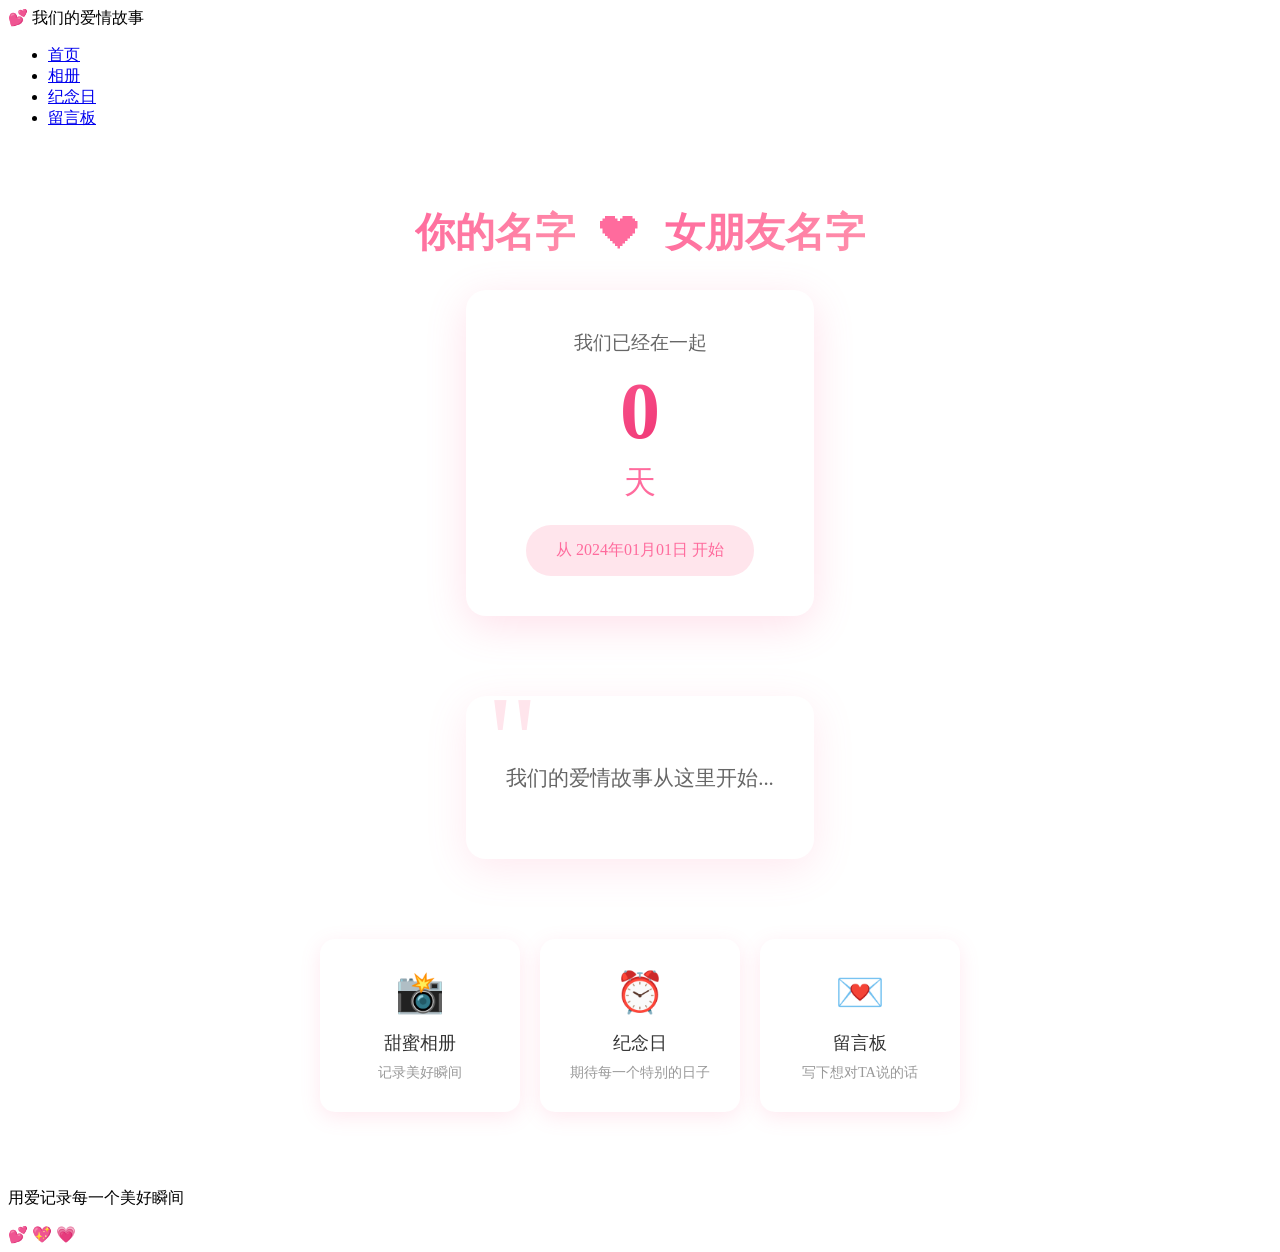
==== index.html @ e9074e0b "Add files via upload" ====
<!DOCTYPE html>
<html lang="zh-CN">
<head>
  <meta charset="UTF-8">
  <meta name="viewport" content="width=device-width, initial-scale=1.0">
  <title>我们的爱情故事</title>
  <link rel="stylesheet" href="css/style.css">
  <link rel="stylesheet" href="css/animations.css">
  <style>
    /* 首页特定样式 */
    .hero-section {
      text-align: center;
      padding: 60px 20px;
      min-height: calc(100vh - 200px);
      display: flex;
      flex-direction: column;
      justify-content: center;
      align-items: center;
    }

    .couple-names {
      font-size: 2.5rem;
      margin-bottom: 30px;
      animation: fadeIn 1s ease-out;
    }

    .couple-names .name {
      background: linear-gradient(135deg, #ff6b9d 0%, #ff8fab 100%);
      -webkit-background-clip: text;
      -webkit-text-fill-color: transparent;
      background-clip: text;
      font-weight: bold;
    }

    .couple-names .heart {
      display: inline-block;
      margin: 0 15px;
      animation: heartbeat 1.5s ease-in-out infinite;
      color: #ff6b9d;
    }

    .love-counter {
      background: white;
      border-radius: 20px;
      padding: 40px 60px;
      box-shadow: 0 10px 40px rgba(255, 107, 157, 0.2);
      margin-bottom: 40px;
      animation: scaleIn 0.8s ease-out;
    }

    .counter-title {
      font-size: 1.2rem;
      color: #666;
      margin-bottom: 15px;
    }

    .counter-number {
      font-size: 5rem;
      font-weight: bold;
      background: linear-gradient(135deg, #ff6b9d 0%, #e91e63 100%);
      -webkit-background-clip: text;
      -webkit-text-fill-color: transparent;
      background-clip: text;
      line-height: 1;
    }

    .counter-unit {
      font-size: 2rem;
      color: #ff6b9d;
      margin-top: 10px;
    }

    .anniversary-date {
      margin-top: 20px;
      padding: 15px 30px;
      background: #ffe5ec;
      border-radius: 25px;
      display: inline-block;
      color: #ff6b9d;
      font-weight: 500;
    }

    .story-section {
      max-width: 800px;
      margin: 40px auto;
      text-align: center;
    }

    .story-card {
      background: white;
      padding: 40px;
      border-radius: 20px;
      box-shadow: 0 10px 40px rgba(255, 107, 157, 0.15);
      position: relative;
      overflow: hidden;
    }

    .story-card::before {
      content: '"';
      position: absolute;
      top: -20px;
      left: 20px;
      font-size: 8rem;
      color: #ffe5ec;
      font-family: Georgia, serif;
      line-height: 1;
    }

    .story-text {
      font-size: 1.3rem;
      color: #666;
      line-height: 2;
      position: relative;
      z-index: 1;
    }

    .quick-links {
      display: grid;
      grid-template-columns: repeat(auto-fit, minmax(200px, 1fr));
      gap: 20px;
      margin-top: 40px;
      max-width: 900px;
    }

    .quick-link {
      background: white;
      padding: 30px;
      border-radius: 15px;
      text-align: center;
      text-decoration: none;
      color: inherit;
      box-shadow: 0 5px 20px rgba(255, 107, 157, 0.15);
      transition: all 0.3s ease;
    }

    .quick-link:hover {
      transform: translateY(-5px);
      box-shadow: 0 10px 30px rgba(255, 107, 157, 0.25);
    }

    .quick-link-icon {
      font-size: 2.5rem;
      margin-bottom: 15px;
    }

    .quick-link-title {
      font-size: 1.1rem;
      font-weight: 500;
      color: #333;
    }

    .quick-link-desc {
      font-size: 0.9rem;
      color: #999;
      margin-top: 8px;
    }

    @media (max-width: 768px) {
      .couple-names {
        font-size: 1.8rem;
      }

      .love-counter {
        padding: 30px 40px;
      }

      .counter-number {
        font-size: 3.5rem;
      }

      .counter-unit {
        font-size: 1.5rem;
      }

      .story-card {
        padding: 25px;
      }

      .story-text {
        font-size: 1.1rem;
      }
    }
  </style>
</head>
<body>
  <!-- 导航栏 -->
  <nav class="navbar">
    <div class="nav-container">
      <div class="logo">
        <span class="logo-icon">💕</span>
        <span>我们的爱情故事</span>
      </div>
      <ul class="nav-links">
        <li><a href="index.html" class="active">首页</a></li>
        <li><a href="album.html">相册</a></li>
        <li><a href="countdown.html">纪念日</a></li>
        <li><a href="message.html">留言板</a></li>
      </ul>
    </div>
  </nav>

  <!-- 主内容 -->
  <main class="main-content">
    <section class="hero-section">
      <!-- 情侣名字 -->
      <div class="couple-names fade-in">
        <span class="name" id="name1">你的名字</span>
        <span class="heart">❤</span>
        <span class="name" id="name2">女朋友名字</span>
      </div>

      <!-- 恋爱计数器 -->
      <div class="love-counter">
        <div class="counter-title">我们已经在一起</div>
        <div class="counter-number" id="loveDays">0</div>
        <div class="counter-unit">天</div>
        <div class="anniversary-date" id="anniversaryDate">
          从 2024年01月01日 开始
        </div>
      </div>

      <!-- 爱情宣言 -->
      <div class="story-section">
        <div class="story-card">
          <p class="story-text" id="storyText">
            我们的爱情故事从这里开始...
          </p>
        </div>
      </div>

      <!-- 快捷导航 -->
      <div class="quick-links">
        <a href="album.html" class="quick-link">
          <div class="quick-link-icon">📸</div>
          <div class="quick-link-title">甜蜜相册</div>
          <div class="quick-link-desc">记录美好瞬间</div>
        </a>
        <a href="countdown.html" class="quick-link">
          <div class="quick-link-icon">⏰</div>
          <div class="quick-link-title">纪念日</div>
          <div class="quick-link-desc">期待每一个特别的日子</div>
        </a>
        <a href="message.html" class="quick-link">
          <div class="quick-link-icon">💌</div>
          <div class="quick-link-title">留言板</div>
          <div class="quick-link-desc">写下想对TA说的话</div>
        </a>
      </div>
    </section>
  </main>

  <!-- 页脚 -->
  <footer class="footer">
    <p>用爱记录每一个美好瞬间</p>
    <div class="hearts">💕 💖 💗</div>
  </footer>

  <script src="js/main.js"></script>
  <script>
    // 首页特定逻辑
    document.addEventListener('DOMContentLoaded', async function() {
      // 等待配置加载
      setTimeout(() => {
        if (window.app && window.app.config) {
          updateHomePage();
        } else {
          // 如果配置还未加载，监听加载完成
          const checkConfig = setInterval(() => {
            if (window.app && window.app.config) {
              clearInterval(checkConfig);
              updateHomePage();
            }
          }, 100);
        }
      }, 100);
    });

    function updateHomePage() {
      const config = window.app.config;

      // 更新情侣名字
      document.getElementById('name1').textContent = config.couple.name1;
      document.getElementById('name2').textContent = config.couple.name2;

      // 计算并更新恋爱天数
      const loveDays = window.app.calculateLoveDays(config.couple.anniversary);
      animateNumber('loveDays', loveDays);

      // 更新纪念日日期
      const formattedDate = window.app.formatDate(config.couple.anniversary);
      document.getElementById('anniversaryDate').textContent = `从 ${formattedDate} 开始`;

      // 更新爱情宣言
      if (config.couple.story) {
        document.getElementById('storyText').textContent = config.couple.story;
      }
    }

    // 数字动画效果
    function animateNumber(elementId, targetNumber) {
      const element = document.getElementById(elementId);
      const duration = 2000; // 动画持续时间
      const steps = 60; // 动画步数
      const stepTime = duration / steps;
      const stepValue = targetNumber / steps;
      let current = 0;

      const timer = setInterval(() => {
        current += stepValue;
        if (current >= targetNumber) {
          element.textContent = targetNumber;
          clearInterval(timer);
        } else {
          element.textContent = Math.floor(current);
        }
      }, stepTime);
    }
  </script>
</body>
</html>
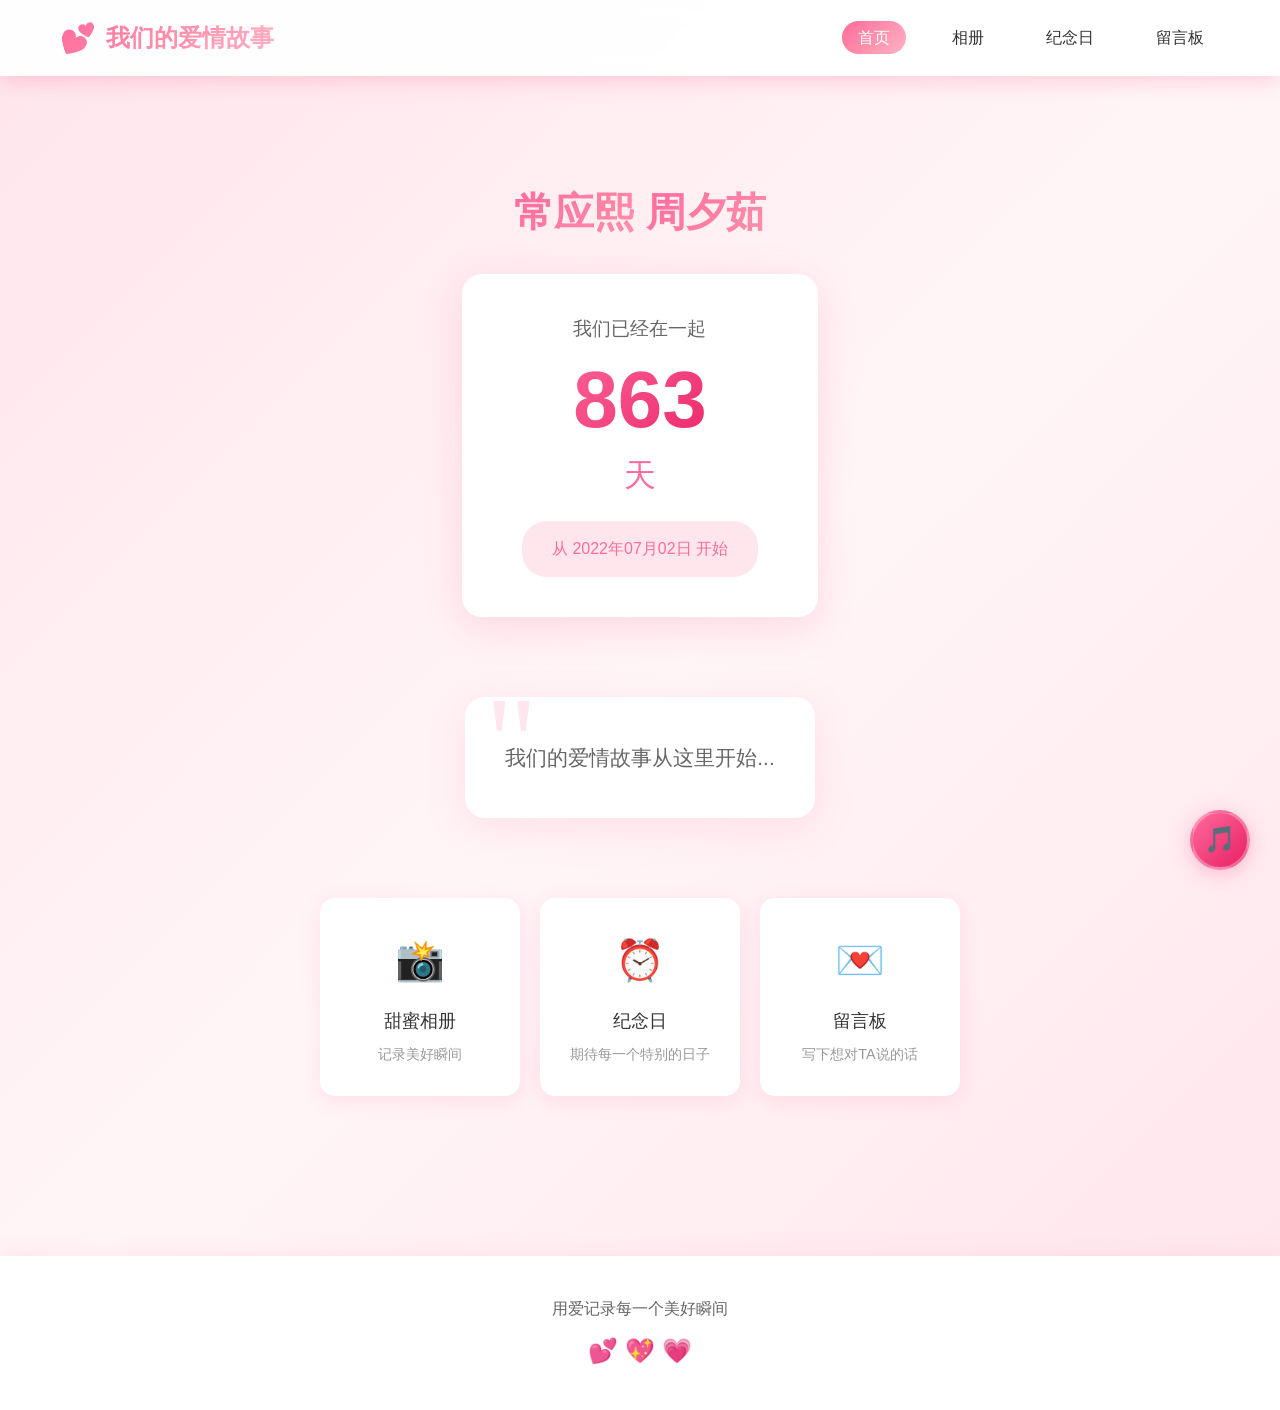
==== commit af84f4d2: "Add files via upload" ====
--- a/index.html
+++ b/index.html
@@ -6,181 +6,6 @@
   <title>我们的爱情故事</title>
   <link rel="stylesheet" href="css/style.css">
   <link rel="stylesheet" href="css/animations.css">
-  <style>
-    /* 首页特定样式 */
-    .hero-section {
-      text-align: center;
-      padding: 60px 20px;
-      min-height: calc(100vh - 200px);
-      display: flex;
-      flex-direction: column;
-      justify-content: center;
-      align-items: center;
-    }
-
-    .couple-names {
-      font-size: 2.5rem;
-      margin-bottom: 30px;
-      animation: fadeIn 1s ease-out;
-    }
-
-    .couple-names .name {
-      background: linear-gradient(135deg, #ff6b9d 0%, #ff8fab 100%);
-      -webkit-background-clip: text;
-      -webkit-text-fill-color: transparent;
-      background-clip: text;
-      font-weight: bold;
-    }
-
-    .couple-names .heart {
-      display: inline-block;
-      margin: 0 15px;
-      animation: heartbeat 1.5s ease-in-out infinite;
-      color: #ff6b9d;
-    }
-
-    .love-counter {
-      background: white;
-      border-radius: 20px;
-      padding: 40px 60px;
-      box-shadow: 0 10px 40px rgba(255, 107, 157, 0.2);
-      margin-bottom: 40px;
-      animation: scaleIn 0.8s ease-out;
-    }
-
-    .counter-title {
-      font-size: 1.2rem;
-      color: #666;
-      margin-bottom: 15px;
-    }
-
-    .counter-number {
-      font-size: 5rem;
-      font-weight: bold;
-      background: linear-gradient(135deg, #ff6b9d 0%, #e91e63 100%);
-      -webkit-background-clip: text;
-      -webkit-text-fill-color: transparent;
-      background-clip: text;
-      line-height: 1;
-    }
-
-    .counter-unit {
-      font-size: 2rem;
-      color: #ff6b9d;
-      margin-top: 10px;
-    }
-
-    .anniversary-date {
-      margin-top: 20px;
-      padding: 15px 30px;
-      background: #ffe5ec;
-      border-radius: 25px;
-      display: inline-block;
-      color: #ff6b9d;
-      font-weight: 500;
-    }
-
-    .story-section {
-      max-width: 800px;
-      margin: 40px auto;
-      text-align: center;
-    }
-
-    .story-card {
-      background: white;
-      padding: 40px;
-      border-radius: 20px;
-      box-shadow: 0 10px 40px rgba(255, 107, 157, 0.15);
-      position: relative;
-      overflow: hidden;
-    }
-
-    .story-card::before {
-      content: '"';
-      position: absolute;
-      top: -20px;
-      left: 20px;
-      font-size: 8rem;
-      color: #ffe5ec;
-      font-family: Georgia, serif;
-      line-height: 1;
-    }
-
-    .story-text {
-      font-size: 1.3rem;
-      color: #666;
-      line-height: 2;
-      position: relative;
-      z-index: 1;
-    }
-
-    .quick-links {
-      display: grid;
-      grid-template-columns: repeat(auto-fit, minmax(200px, 1fr));
-      gap: 20px;
-      margin-top: 40px;
-      max-width: 900px;
-    }
-
-    .quick-link {
-      background: white;
-      padding: 30px;
-      border-radius: 15px;
-      text-align: center;
-      text-decoration: none;
-      color: inherit;
-      box-shadow: 0 5px 20px rgba(255, 107, 157, 0.15);
-      transition: all 0.3s ease;
-    }
-
-    .quick-link:hover {
-      transform: translateY(-5px);
-      box-shadow: 0 10px 30px rgba(255, 107, 157, 0.25);
-    }
-
-    .quick-link-icon {
-      font-size: 2.5rem;
-      margin-bottom: 15px;
-    }
-
-    .quick-link-title {
-      font-size: 1.1rem;
-      font-weight: 500;
-      color: #333;
-    }
-
-    .quick-link-desc {
-      font-size: 0.9rem;
-      color: #999;
-      margin-top: 8px;
-    }
-
-    @media (max-width: 768px) {
-      .couple-names {
-        font-size: 1.8rem;
-      }
-
-      .love-counter {
-        padding: 30px 40px;
-      }
-
-      .counter-number {
-        font-size: 3.5rem;
-      }
-
-      .counter-unit {
-        font-size: 1.5rem;
-      }
-
-      .story-card {
-        padding: 25px;
-      }
-
-      .story-text {
-        font-size: 1.1rem;
-      }
-    }
-  </style>
 </head>
 <body>
   <!-- 导航栏 -->
@@ -201,6 +26,181 @@
 
   <!-- 主内容 -->
   <main class="main-content">
+    <style>
+      /* 首页特定样式 */
+      .hero-section {
+        text-align: center;
+        padding: 60px 20px;
+        min-height: calc(100vh - 200px);
+        display: flex;
+        flex-direction: column;
+        justify-content: center;
+        align-items: center;
+      }
+
+      .couple-names {
+        font-size: 2.5rem;
+        margin-bottom: 30px;
+        animation: fadeIn 1s ease-out;
+      }
+
+      .couple-names .name {
+        background: linear-gradient(135deg, #ff6b9d 0%, #ff8fab 100%);
+        -webkit-background-clip: text;
+        -webkit-text-fill-color: transparent;
+        background-clip: text;
+        font-weight: bold;
+      }
+
+      .couple-names .heart {
+        display: inline-block;
+        margin: 0 15px;
+        animation: heartbeat 1.5s ease-in-out infinite;
+        color: #ff6b9d;
+      }
+
+      .love-counter {
+        background: white;
+        border-radius: 20px;
+        padding: 40px 60px;
+        box-shadow: 0 10px 40px rgba(255, 107, 157, 0.2);
+        margin-bottom: 40px;
+        animation: scaleIn 0.8s ease-out;
+      }
+
+      .counter-title {
+        font-size: 1.2rem;
+        color: #666;
+        margin-bottom: 15px;
+      }
+
+      .counter-number {
+        font-size: 5rem;
+        font-weight: bold;
+        background: linear-gradient(135deg, #ff6b9d 0%, #e91e63 100%);
+        -webkit-background-clip: text;
+        -webkit-text-fill-color: transparent;
+        background-clip: text;
+        line-height: 1;
+      }
+
+      .counter-unit {
+        font-size: 2rem;
+        color: #ff6b9d;
+        margin-top: 10px;
+      }
+
+      .anniversary-date {
+        margin-top: 20px;
+        padding: 15px 30px;
+        background: #ffe5ec;
+        border-radius: 25px;
+        display: inline-block;
+        color: #ff6b9d;
+        font-weight: 500;
+      }
+
+      .story-section {
+        max-width: 800px;
+        margin: 40px auto;
+        text-align: center;
+      }
+
+      .story-card {
+        background: white;
+        padding: 40px;
+        border-radius: 20px;
+        box-shadow: 0 10px 40px rgba(255, 107, 157, 0.15);
+        position: relative;
+        overflow: hidden;
+      }
+
+      .story-card::before {
+        content: '"';
+        position: absolute;
+        top: -20px;
+        left: 20px;
+        font-size: 8rem;
+        color: #ffe5ec;
+        font-family: Georgia, serif;
+        line-height: 1;
+      }
+
+      .story-text {
+        font-size: 1.3rem;
+        color: #666;
+        line-height: 2;
+        position: relative;
+        z-index: 1;
+      }
+
+      .quick-links {
+        display: grid;
+        grid-template-columns: repeat(auto-fit, minmax(200px, 1fr));
+        gap: 20px;
+        margin-top: 40px;
+        max-width: 900px;
+      }
+
+      .quick-link {
+        background: white;
+        padding: 30px;
+        border-radius: 15px;
+        text-align: center;
+        text-decoration: none;
+        color: inherit;
+        box-shadow: 0 5px 20px rgba(255, 107, 157, 0.15);
+        transition: all 0.3s ease;
+      }
+
+      .quick-link:hover {
+        transform: translateY(-5px);
+        box-shadow: 0 10px 30px rgba(255, 107, 157, 0.25);
+      }
+
+      .quick-link-icon {
+        font-size: 2.5rem;
+        margin-bottom: 15px;
+      }
+
+      .quick-link-title {
+        font-size: 1.1rem;
+        font-weight: 500;
+        color: #333;
+      }
+
+      .quick-link-desc {
+        font-size: 0.9rem;
+        color: #999;
+        margin-top: 8px;
+      }
+
+      @media (max-width: 768px) {
+        .couple-names {
+          font-size: 1.8rem;
+        }
+
+        .love-counter {
+          padding: 30px 40px;
+        }
+
+        .counter-number {
+          font-size: 3.5rem;
+        }
+
+        .counter-unit {
+          font-size: 1.5rem;
+        }
+
+        .story-card {
+          padding: 25px;
+        }
+
+        .story-text {
+          font-size: 1.1rem;
+        }
+      }
+    </style>
     <section class="hero-section">
       <!-- 情侣名字 -->
       <div class="couple-names fade-in">
@@ -256,65 +256,9 @@
   </footer>
 
   <script src="js/main.js"></script>
-  <script>
-    // 首页特定逻辑
-    document.addEventListener('DOMContentLoaded', async function() {
-      // 等待配置加载
-      setTimeout(() => {
-        if (window.app && window.app.config) {
-          updateHomePage();
-        } else {
-          // 如果配置还未加载，监听加载完成
-          const checkConfig = setInterval(() => {
-            if (window.app && window.app.config) {
-              clearInterval(checkConfig);
-              updateHomePage();
-            }
-          }, 100);
-        }
-      }, 100);
-    });
-
-    function updateHomePage() {
-      const config = window.app.config;
-
-      // 更新情侣名字
-      document.getElementById('name1').textContent = config.couple.name1;
-      document.getElementById('name2').textContent = config.couple.name2;
-
-      // 计算并更新恋爱天数
-      const loveDays = window.app.calculateLoveDays(config.couple.anniversary);
-      animateNumber('loveDays', loveDays);
-
-      // 更新纪念日日期
-      const formattedDate = window.app.formatDate(config.couple.anniversary);
-      document.getElementById('anniversaryDate').textContent = `从 ${formattedDate} 开始`;
-
-      // 更新爱情宣言
-      if (config.couple.story) {
-        document.getElementById('storyText').textContent = config.couple.story;
-      }
-    }
-
-    // 数字动画效果
-    function animateNumber(elementId, targetNumber) {
-      const element = document.getElementById(elementId);
-      const duration = 2000; // 动画持续时间
-      const steps = 60; // 动画步数
-      const stepTime = duration / steps;
-      const stepValue = targetNumber / steps;
-      let current = 0;
-
-      const timer = setInterval(() => {
-        current += stepValue;
-        if (current >= targetNumber) {
-          element.textContent = targetNumber;
-          clearInterval(timer);
-        } else {
-          element.textContent = Math.floor(current);
-        }
-      }, stepTime);
-    }
-  </script>
+  <script src="js/index.js"></script>
+  <script src="js/album.js"></script>
+  <script src="js/countdown.js"></script>
+  <script src="js/message.js"></script>
 </body>
 </html>
--- a/css/style.css
+++ b/css/style.css
@@ -0,0 +1,485 @@
+/* 全局样式 - 恋爱纪念网站 */
+
+/* CSS 变量 */
+:root {
+  --primary-color: #ff6b9d;
+  --secondary-color: #ff8fab;
+  --accent-color: #ffb3c6;
+  --light-pink: #ffe5ec;
+  --dark-pink: #e91e63;
+  --text-color: #333;
+  --text-light: #666;
+  --white: #fff;
+  --shadow: 0 4px 20px rgba(255, 107, 157, 0.3);
+  --shadow-hover: 0 8px 30px rgba(255, 107, 157, 0.4);
+  --gradient: linear-gradient(135deg, #ff6b9d 0%, #ff8fab 50%, #ffb3c6 100%);
+  --border-radius: 15px;
+  --transition: all 0.3s ease;
+}
+
+/* 重置样式 */
+* {
+  margin: 0;
+  padding: 0;
+  box-sizing: border-box;
+}
+
+body {
+  font-family: 'Microsoft YaHei', 'PingFang SC', -apple-system, BlinkMacSystemFont, sans-serif;
+  line-height: 1.6;
+  color: var(--text-color);
+  background: linear-gradient(135deg, #ffe5ec 0%, #fff5f7 50%, #ffe5ec 100%);
+  min-height: 100vh;
+  overflow-x: hidden;
+}
+
+/* 导航栏 */
+.navbar {
+  position: fixed;
+  top: 0;
+  left: 0;
+  right: 0;
+  background: rgba(255, 255, 255, 0.95);
+  backdrop-filter: blur(10px);
+  padding: 15px 0;
+  box-shadow: var(--shadow);
+  z-index: 1000;
+  transition: var(--transition);
+}
+
+.nav-container {
+  max-width: 1200px;
+  margin: 0 auto;
+  padding: 0 20px;
+  display: flex;
+  justify-content: space-between;
+  align-items: center;
+}
+
+.logo {
+  font-size: 1.5rem;
+  font-weight: bold;
+  background: var(--gradient);
+  -webkit-background-clip: text;
+  -webkit-text-fill-color: transparent;
+  background-clip: text;
+  display: flex;
+  align-items: center;
+  gap: 10px;
+}
+
+.logo-icon {
+  font-size: 1.8rem;
+}
+
+.nav-links {
+  display: flex;
+  list-style: none;
+  gap: 30px;
+}
+
+.nav-links a {
+  text-decoration: none;
+  color: var(--text-color);
+  font-weight: 500;
+  padding: 8px 16px;
+  border-radius: 20px;
+  transition: var(--transition);
+  position: relative;
+}
+
+.nav-links a:hover {
+  color: var(--primary-color);
+  background: var(--light-pink);
+}
+
+.nav-links a.active {
+  color: var(--white);
+  background: var(--gradient);
+}
+
+/* 主内容区域 */
+.main-content {
+  margin-top: 80px;
+  padding: 40px 20px;
+  max-width: 1200px;
+  margin-left: auto;
+  margin-right: auto;
+}
+
+/* 页面标题 */
+.page-title {
+  text-align: center;
+  margin-bottom: 50px;
+}
+
+.page-title h1 {
+  font-size: 2.5rem;
+  background: var(--gradient);
+  -webkit-background-clip: text;
+  -webkit-text-fill-color: transparent;
+  background-clip: text;
+  margin-bottom: 10px;
+}
+
+.page-title p {
+  color: var(--text-light);
+  font-size: 1.1rem;
+}
+
+/* 卡片样式 */
+.card {
+  background: var(--white);
+  border-radius: var(--border-radius);
+  padding: 30px;
+  box-shadow: var(--shadow);
+  transition: var(--transition);
+}
+
+.card:hover {
+  transform: translateY(-5px);
+  box-shadow: var(--shadow-hover);
+}
+
+/* 按钮样式 */
+.btn {
+  display: inline-block;
+  padding: 12px 30px;
+  border: none;
+  border-radius: 25px;
+  font-size: 1rem;
+  font-weight: 500;
+  cursor: pointer;
+  transition: var(--transition);
+  text-decoration: none;
+}
+
+.btn-primary {
+  background: var(--gradient);
+  color: var(--white);
+  box-shadow: var(--shadow);
+}
+
+.btn-primary:hover {
+  transform: translateY(-2px);
+  box-shadow: var(--shadow-hover);
+}
+
+.btn-secondary {
+  background: var(--white);
+  color: var(--primary-color);
+  border: 2px solid var(--primary-color);
+}
+
+.btn-secondary:hover {
+  background: var(--light-pink);
+}
+
+/* 音乐播放器 */
+.music-player {
+  position: fixed;
+  bottom: 30px;
+  right: 30px;
+  z-index: 999;
+  display: flex;
+  align-items: center;
+  gap: 0;
+  cursor: pointer;
+  transition: var(--transition);
+}
+
+/* 主播放按钮 */
+.music-btn {
+  width: 60px;
+  height: 60px;
+  border-radius: 50%;
+  background: linear-gradient(135deg, #ff6b9d 0%, #e91e63 100%);
+  display: flex;
+  align-items: center;
+  justify-content: center;
+  box-shadow: 0 4px 20px rgba(255, 107, 157, 0.4);
+  transition: var(--transition);
+  position: relative;
+  flex-shrink: 0;
+  border: 3px solid rgba(255, 255, 255, 0.3);
+}
+
+.music-btn:hover {
+  transform: scale(1.1);
+  box-shadow: 0 8px 30px rgba(255, 107, 157, 0.5);
+}
+
+.music-btn:active {
+  transform: scale(0.95);
+}
+
+.music-icon {
+  font-size: 1.6rem;
+  line-height: 1;
+}
+
+/* 播放时音符旋转动画 */
+.music-player.playing .music-icon {
+  animation: spinNote 3s linear infinite;
+}
+
+@keyframes spinNote {
+  0% { transform: rotate(0deg); }
+  25% { transform: rotate(10deg); }
+  75% { transform: rotate(-10deg); }
+  100% { transform: rotate(0deg); }
+}
+
+/* 脉冲光晕效果 */
+.music-player.playing .music-btn::after {
+  content: '';
+  position: absolute;
+  inset: -5px;
+  border-radius: 50%;
+  background: linear-gradient(135deg, #ff6b9d, #e91e63);
+  z-index: -1;
+  animation: glowPulse 1.5s ease-in-out infinite;
+  opacity: 0.5;
+}
+
+@keyframes glowPulse {
+  0%, 100% { transform: scale(1); opacity: 0.5; }
+  50% { transform: scale(1.15); opacity: 0.2; }
+}
+
+/* 音乐信息面板（默认收起） */
+.music-info {
+  background: rgba(255, 255, 255, 0.95);
+  backdrop-filter: blur(10px);
+  padding: 8px 18px 8px 15px;
+  border-radius: 25px;
+  box-shadow: 0 4px 15px rgba(255, 107, 157, 0.15);
+  margin-right: -20px;
+  display: flex;
+  align-items: center;
+  gap: 12px;
+  opacity: 0;
+  transform: translateX(20px) scale(0.9);
+  pointer-events: none;
+  transition: all 0.3s ease;
+  height: 44px;
+  border: 1px solid rgba(255, 107, 157, 0.1);
+}
+
+/* 悬停时展开信息面板 */
+.music-player:hover .music-info {
+  opacity: 1;
+  transform: translateX(0) scale(1);
+  pointer-events: auto;
+}
+
+.music-title {
+  font-size: 0.8rem;
+  color: #666;
+  white-space: nowrap;
+  max-width: 120px;
+  overflow: hidden;
+  text-overflow: ellipsis;
+  font-weight: 500;
+}
+
+/* 音量控制 */
+.volume-control {
+  display: flex;
+  align-items: center;
+  gap: 6px;
+  border-left: 1px solid #eee;
+  padding-left: 12px;
+}
+
+.volume-icon {
+  font-size: 0.85rem;
+  color: #999;
+  cursor: pointer;
+  transition: var(--transition);
+}
+
+.volume-icon:hover {
+  color: #ff6b9d;
+}
+
+.volume-slider {
+  width: 60px;
+  height: 4px;
+  -webkit-appearance: none;
+  appearance: none;
+  background: #ffe5ec;
+  border-radius: 2px;
+  outline: none;
+  cursor: pointer;
+}
+
+.volume-slider::-webkit-slider-thumb {
+  -webkit-appearance: none;
+  width: 14px;
+  height: 14px;
+  border-radius: 50%;
+  background: linear-gradient(135deg, #ff6b9d, #e91e63);
+  cursor: pointer;
+  box-shadow: 0 2px 6px rgba(255, 107, 157, 0.3);
+  transition: var(--transition);
+}
+
+.volume-slider::-webkit-slider-thumb:hover {
+  transform: scale(1.2);
+}
+
+.volume-slider::-moz-range-thumb {
+  width: 14px;
+  height: 14px;
+  border-radius: 50%;
+  background: linear-gradient(135deg, #ff6b9d, #e91e63);
+  cursor: pointer;
+  border: none;
+  box-shadow: 0 2px 6px rgba(255, 107, 157, 0.3);
+}
+
+/* 切歌按钮 */
+.skip-btn {
+  background: none;
+  border: none;
+  font-size: 1rem;
+  cursor: pointer;
+  padding: 2px;
+  border-radius: 50%;
+  transition: var(--transition);
+  line-height: 1;
+  opacity: 0.6;
+}
+
+.skip-btn:hover {
+  opacity: 1;
+  transform: scale(1.2);
+}
+
+.skip-btn:active {
+  transform: scale(0.9);
+}
+
+/* 手机端 - 简化显示 */
+@media (max-width: 768px) {
+  .music-player {
+    bottom: 20px;
+    right: 20px;
+  }
+
+  .music-btn {
+    width: 50px;
+    height: 50px;
+  }
+
+  .music-icon {
+    font-size: 1.3rem;
+  }
+
+  .music-info {
+    padding: 6px 14px 6px 12px;
+    height: 40px;
+  }
+
+  .music-title {
+    max-width: 80px;
+    font-size: 0.75rem;
+  }
+
+  .volume-slider {
+    width: 40px;
+  }
+}
+
+/* 页脚 */
+.footer {
+  text-align: center;
+  padding: 40px 20px;
+  background: var(--white);
+  margin-top: 60px;
+  box-shadow: 0 -4px 20px rgba(255, 107, 157, 0.1);
+}
+
+.footer p {
+  color: var(--text-light);
+  margin-bottom: 10px;
+}
+
+.footer .hearts {
+  font-size: 1.5rem;
+  animation: heartbeat 1.5s ease-in-out infinite;
+}
+
+@keyframes heartbeat {
+  0%, 100% { transform: scale(1); }
+  50% { transform: scale(1.2); }
+}
+
+/* 响应式设计 */
+@media (max-width: 768px) {
+  .nav-container {
+    flex-direction: column;
+    gap: 15px;
+  }
+
+  .nav-links {
+    gap: 15px;
+    font-size: 0.9rem;
+  }
+
+  .main-content {
+    margin-top: 120px;
+    padding: 20px 15px;
+  }
+
+  .page-title h1 {
+    font-size: 2rem;
+  }
+
+  .card {
+    padding: 20px;
+  }
+
+  .music-player {
+    bottom: 20px;
+    right: 20px;
+    width: 50px;
+    height: 50px;
+  }
+}
+
+@media (max-width: 480px) {
+  .nav-links {
+    flex-wrap: wrap;
+    justify-content: center;
+  }
+
+  .page-title h1 {
+    font-size: 1.8rem;
+  }
+}
+
+/* 滚动条美化 */
+::-webkit-scrollbar {
+  width: 8px;
+}
+
+::-webkit-scrollbar-track {
+  background: var(--light-pink);
+}
+
+::-webkit-scrollbar-thumb {
+  background: var(--gradient);
+  border-radius: 4px;
+}
+
+::-webkit-scrollbar-thumb:hover {
+  background: var(--primary-color);
+}
+
+/* 选中文本颜色 */
+::selection {
+  background: var(--primary-color);
+  color: var(--white);
+}
--- a/css/animations.css
+++ b/css/animations.css
@@ -0,0 +1,314 @@
+/* 动画效果 - 恋爱纪念网站 */
+
+/* 爱心飘落动画 */
+.falling-hearts {
+  position: fixed;
+  top: 0;
+  left: 0;
+  width: 100%;
+  height: 100%;
+  pointer-events: none;
+  z-index: 1;
+  overflow: hidden;
+}
+
+.heart {
+  position: absolute;
+  top: -50px;
+  font-size: 20px;
+  animation: fall linear forwards;
+  opacity: 0.7;
+}
+
+@keyframes fall {
+  0% {
+    transform: translateY(0) rotate(0deg);
+    opacity: 0.7;
+  }
+  100% {
+    transform: translateY(100vh) rotate(360deg);
+    opacity: 0;
+  }
+}
+
+/* 淡入动画 */
+.fade-in {
+  animation: fadeIn 0.8s ease-in-out;
+}
+
+@keyframes fadeIn {
+  from {
+    opacity: 0;
+    transform: translateY(20px);
+  }
+  to {
+    opacity: 1;
+    transform: translateY(0);
+  }
+}
+
+/* 从左滑入 */
+.slide-in-left {
+  animation: slideInLeft 0.6s ease-out;
+}
+
+@keyframes slideInLeft {
+  from {
+    opacity: 0;
+    transform: translateX(-50px);
+  }
+  to {
+    opacity: 1;
+    transform: translateX(0);
+  }
+}
+
+/* 从右滑入 */
+.slide-in-right {
+  animation: slideInRight 0.6s ease-out;
+}
+
+@keyframes slideInRight {
+  from {
+    opacity: 0;
+    transform: translateX(50px);
+  }
+  to {
+    opacity: 1;
+    transform: translateX(0);
+  }
+}
+
+/* 缩放动画 */
+.scale-in {
+  animation: scaleIn 0.5s ease-out;
+}
+
+@keyframes scaleIn {
+  from {
+    opacity: 0;
+    transform: scale(0.8);
+  }
+  to {
+    opacity: 1;
+    transform: scale(1);
+  }
+}
+
+/* 弹跳动画 */
+.bounce {
+  animation: bounce 0.6s ease-out;
+}
+
+@keyframes bounce {
+  0%, 100% {
+    transform: translateY(0);
+  }
+  50% {
+    transform: translateY(-20px);
+  }
+}
+
+/* 打字机效果 */
+.typewriter {
+  overflow: hidden;
+  border-right: 3px solid var(--primary-color);
+  white-space: nowrap;
+  animation: typing 3s steps(40, end), blink-caret 0.75s step-end infinite;
+}
+
+@keyframes typing {
+  from { width: 0; }
+  to { width: 100%; }
+}
+
+@keyframes blink-caret {
+  from, to { border-color: transparent; }
+  50% { border-color: var(--primary-color); }
+}
+
+/* 浮动动画 */
+.float {
+  animation: float 3s ease-in-out infinite;
+}
+
+@keyframes float {
+  0%, 100% {
+    transform: translateY(0);
+  }
+  50% {
+    transform: translateY(-15px);
+  }
+}
+
+/* 闪烁动画 */
+.twinkle {
+  animation: twinkle 2s ease-in-out infinite;
+}
+
+@keyframes twinkle {
+  0%, 100% {
+    opacity: 1;
+    transform: scale(1);
+  }
+  50% {
+    opacity: 0.5;
+    transform: scale(1.1);
+  }
+}
+
+/* 旋转动画 */
+.rotate {
+  animation: rotate 10s linear infinite;
+}
+
+@keyframes rotate {
+  from {
+    transform: rotate(0deg);
+  }
+  to {
+    transform: rotate(360deg);
+  }
+}
+
+/* 心跳动画 */
+.heartbeat {
+  animation: heartbeat 1.5s ease-in-out infinite;
+}
+
+@keyframes heartbeat {
+  0%, 100% {
+    transform: scale(1);
+  }
+  14% {
+    transform: scale(1.1);
+  }
+  28% {
+    transform: scale(1);
+  }
+  42% {
+    transform: scale(1.1);
+  }
+  70% {
+    transform: scale(1);
+  }
+}
+
+/* 波纹效果 */
+.ripple {
+  position: relative;
+  overflow: hidden;
+}
+
+.ripple::after {
+  content: '';
+  position: absolute;
+  top: 50%;
+  left: 50%;
+  width: 0;
+  height: 0;
+  border-radius: 50%;
+  background: rgba(255, 255, 255, 0.5);
+  transform: translate(-50%, -50%);
+  transition: width 0.6s, height 0.6s;
+}
+
+.ripple:active::after {
+  width: 300px;
+  height: 300px;
+}
+
+/* 闪烁星星效果 */
+@keyframes sparkle {
+  0%, 100% {
+    opacity: 0;
+    transform: scale(0);
+  }
+  50% {
+    opacity: 1;
+    transform: scale(1);
+  }
+}
+
+.sparkle {
+  animation: sparkle 1.5s ease-in-out infinite;
+}
+
+/* 渐变背景动画 */
+.gradient-bg {
+  background: linear-gradient(-45deg, #ff6b9d, #ff8fab, #ffb3c6, #ffd6e0);
+  background-size: 400% 400%;
+  animation: gradientShift 15s ease infinite;
+}
+
+@keyframes gradientShift {
+  0% {
+    background-position: 0% 50%;
+  }
+  50% {
+    background-position: 100% 50%;
+  }
+  100% {
+    background-position: 0% 50%;
+  }
+}
+
+/* 照片悬停效果 */
+.photo-hover {
+  transition: all 0.4s ease;
+}
+
+.photo-hover:hover {
+  transform: scale(1.05) rotate(2deg);
+  box-shadow: 0 10px 30px rgba(255, 107, 157, 0.3);
+}
+
+/* 加载动画 */
+.loading {
+  display: inline-block;
+  width: 20px;
+  height: 20px;
+  border: 3px solid var(--light-pink);
+  border-top-color: var(--primary-color);
+  border-radius: 50%;
+  animation: spin 1s linear infinite;
+}
+
+@keyframes spin {
+  to {
+    transform: rotate(360deg);
+  }
+}
+
+/* 涟漪扩散效果 */
+@keyframes ripple-expand {
+  0% {
+    transform: scale(0);
+    opacity: 1;
+  }
+  100% {
+    transform: scale(4);
+    opacity: 0;
+  }
+}
+
+.ripple-effect {
+  position: absolute;
+  border-radius: 50%;
+  background: rgba(255, 107, 157, 0.3);
+  animation: ripple-expand 0.6s ease-out;
+}
+
+/* 文字渐显效果 */
+.text-reveal {
+  animation: textReveal 0.8s ease-out forwards;
+}
+
+@keyframes textReveal {
+  0% {
+    clip-path: inset(0 100% 0 0);
+  }
+  100% {
+    clip-path: inset(0 0 0 0);
+  }
+}
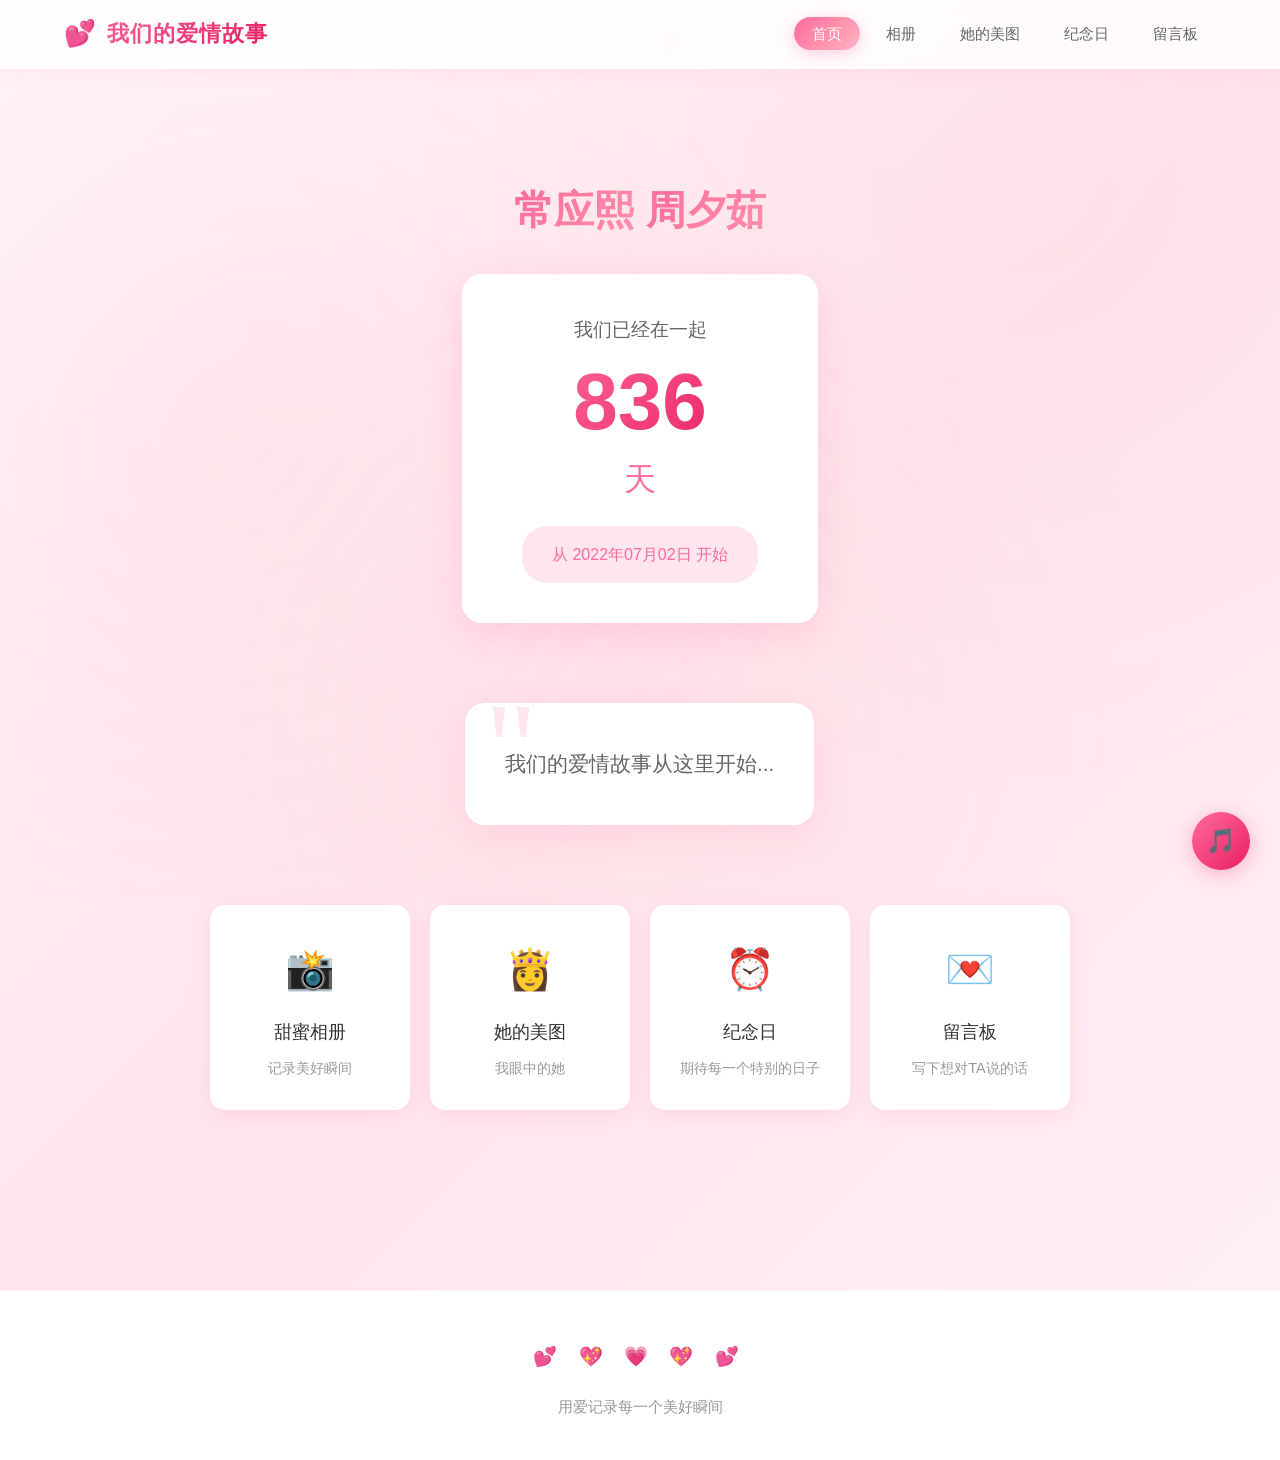
==== commit 41a89a49: "Add files via upload" ====
--- a/index.html
+++ b/index.html
@@ -18,6 +18,7 @@
       <ul class="nav-links">
         <li><a href="index.html" class="active">首页</a></li>
         <li><a href="album.html">相册</a></li>
+        <li><a href="her.html">她的美图</a></li>
         <li><a href="countdown.html">纪念日</a></li>
         <li><a href="message.html">留言板</a></li>
       </ul>
@@ -210,7 +211,7 @@
       </div>
 
       <!-- 恋爱计数器 -->
-      <div class="love-counter">
+      <div class="love-counter tilt-card">
         <div class="counter-title">我们已经在一起</div>
         <div class="counter-number" id="loveDays">0</div>
         <div class="counter-unit">天</div>
@@ -220,8 +221,8 @@
       </div>
 
       <!-- 爱情宣言 -->
-      <div class="story-section">
-        <div class="story-card">
+      <div class="story-section reveal">
+        <div class="story-card tilt-card">
           <p class="story-text" id="storyText">
             我们的爱情故事从这里开始...
           </p>
@@ -229,11 +230,16 @@
       </div>
 
       <!-- 快捷导航 -->
-      <div class="quick-links">
+      <div class="quick-links reveal">
         <a href="album.html" class="quick-link">
           <div class="quick-link-icon">📸</div>
           <div class="quick-link-title">甜蜜相册</div>
           <div class="quick-link-desc">记录美好瞬间</div>
+        </a>
+        <a href="her.html" class="quick-link">
+          <div class="quick-link-icon">👸</div>
+          <div class="quick-link-title">她的美图</div>
+          <div class="quick-link-desc">我眼中的她</div>
         </a>
         <a href="countdown.html" class="quick-link">
           <div class="quick-link-icon">⏰</div>
@@ -258,6 +264,7 @@
   <script src="js/main.js"></script>
   <script src="js/index.js"></script>
   <script src="js/album.js"></script>
+  <script src="js/her.js"></script>
   <script src="js/countdown.js"></script>
   <script src="js/message.js"></script>
 </body>
--- a/css/style.css
+++ b/css/style.css
@@ -1,4 +1,4 @@
-/* 全局样式 - 恋爱纪念网站 */
+/* 全局样式 - 恋爱纪念网站 v2.0 */
 
 /* CSS 变量 */
 :root {
@@ -9,12 +9,21 @@
   --dark-pink: #e91e63;
   --text-color: #333;
   --text-light: #666;
+  --text-muted: #999;
   --white: #fff;
-  --shadow: 0 4px 20px rgba(255, 107, 157, 0.3);
-  --shadow-hover: 0 8px 30px rgba(255, 107, 157, 0.4);
+  --shadow-sm: 0 2px 10px rgba(255, 107, 157, 0.12);
+  --shadow: 0 4px 20px rgba(255, 107, 157, 0.18);
+  --shadow-lg: 0 8px 35px rgba(255, 107, 157, 0.25);
+  --shadow-hover: 0 12px 40px rgba(255, 107, 157, 0.3);
   --gradient: linear-gradient(135deg, #ff6b9d 0%, #ff8fab 50%, #ffb3c6 100%);
-  --border-radius: 15px;
-  --transition: all 0.3s ease;
+  --gradient-strong: linear-gradient(135deg, #ff6b9d 0%, #e91e63 100%);
+  --gradient-bg: linear-gradient(135deg, #fff5f7 0%, #ffe5ec 50%, #fff0f3 100%);
+  --border-radius: 16px;
+  --border-radius-sm: 12px;
+  --border-radius-lg: 24px;
+  --transition: all 0.3s cubic-bezier(0.4, 0, 0.2, 1);
+  --glass-bg: rgba(255, 255, 255, 0.85);
+  --glass-border: rgba(255, 255, 255, 0.3);
 }
 
 /* 重置样式 */
@@ -24,13 +33,35 @@
   box-sizing: border-box;
 }
 
+html {
+  scroll-behavior: smooth;
+}
+
 body {
-  font-family: 'Microsoft YaHei', 'PingFang SC', -apple-system, BlinkMacSystemFont, sans-serif;
-  line-height: 1.6;
+  font-family: 'PingFang SC', 'Microsoft YaHei', 'Hiragino Sans GB', -apple-system, BlinkMacSystemFont, sans-serif;
+  line-height: 1.7;
   color: var(--text-color);
-  background: linear-gradient(135deg, #ffe5ec 0%, #fff5f7 50%, #ffe5ec 100%);
+  background: var(--gradient-bg);
   min-height: 100vh;
   overflow-x: hidden;
+  -webkit-font-smoothing: antialiased;
+  -moz-osx-font-smoothing: grayscale;
+}
+
+/* 背景装饰 */
+body::before {
+  content: '';
+  position: fixed;
+  top: 0;
+  left: 0;
+  width: 100%;
+  height: 100%;
+  background:
+    radial-gradient(circle at 20% 50%, rgba(255, 107, 157, 0.06) 0%, transparent 50%),
+    radial-gradient(circle at 80% 20%, rgba(255, 107, 157, 0.04) 0%, transparent 50%),
+    radial-gradient(circle at 50% 80%, rgba(255, 179, 198, 0.06) 0%, transparent 50%);
+  pointer-events: none;
+  z-index: 0;
 }
 
 /* 导航栏 */
@@ -39,140 +70,225 @@
   top: 0;
   left: 0;
   right: 0;
-  background: rgba(255, 255, 255, 0.95);
-  backdrop-filter: blur(10px);
-  padding: 15px 0;
-  box-shadow: var(--shadow);
+  background: var(--glass-bg);
+  backdrop-filter: blur(20px);
+  -webkit-backdrop-filter: blur(20px);
+  padding: 12px 0;
+  box-shadow: 0 1px 20px rgba(255, 107, 157, 0.1);
   z-index: 1000;
   transition: var(--transition);
+  border-bottom: 1px solid var(--glass-border);
 }
 
 .nav-container {
   max-width: 1200px;
   margin: 0 auto;
-  padding: 0 20px;
+  padding: 0 24px;
   display: flex;
   justify-content: space-between;
   align-items: center;
 }
 
 .logo {
-  font-size: 1.5rem;
-  font-weight: bold;
-  background: var(--gradient);
+  font-size: 1.4rem;
+  font-weight: 700;
+  background: var(--gradient-strong);
   -webkit-background-clip: text;
   -webkit-text-fill-color: transparent;
   background-clip: text;
   display: flex;
   align-items: center;
   gap: 10px;
+  letter-spacing: 1px;
 }
 
 .logo-icon {
-  font-size: 1.8rem;
+  font-size: 1.6rem;
+  -webkit-text-fill-color: initial;
 }
 
 .nav-links {
   display: flex;
   list-style: none;
-  gap: 30px;
+  gap: 8px;
 }
 
 .nav-links a {
   text-decoration: none;
-  color: var(--text-color);
+  color: var(--text-light);
   font-weight: 500;
-  padding: 8px 16px;
+  padding: 8px 18px;
   border-radius: 20px;
   transition: var(--transition);
   position: relative;
+  font-size: 0.95rem;
+}
+
+.nav-links a::after {
+  content: '';
+  position: absolute;
+  bottom: 2px;
+  left: 50%;
+  transform: translateX(-50%) scaleX(0);
+  width: 60%;
+  height: 2px;
+  background: var(--gradient);
+  border-radius: 1px;
+  transition: transform 0.3s ease;
 }
 
 .nav-links a:hover {
   color: var(--primary-color);
-  background: var(--light-pink);
+  background: rgba(255, 107, 157, 0.08);
+}
+
+.nav-links a:hover::after {
+  transform: translateX(-50%) scaleX(1);
 }
 
 .nav-links a.active {
   color: var(--white);
   background: var(--gradient);
+  box-shadow: 0 4px 15px rgba(255, 107, 157, 0.3);
+}
+
+.nav-links a.active::after {
+  display: none;
 }
 
 /* 主内容区域 */
 .main-content {
-  margin-top: 80px;
-  padding: 40px 20px;
+  margin-top: 76px;
+  padding: 40px 24px;
   max-width: 1200px;
   margin-left: auto;
   margin-right: auto;
+  position: relative;
+  z-index: 1;
 }
 
 /* 页面标题 */
 .page-title {
   text-align: center;
   margin-bottom: 50px;
+  position: relative;
+}
+
+.page-title::after {
+  content: '💕';
+  display: block;
+  font-size: 1.2rem;
+  margin-top: 12px;
+  animation: heartbeat 1.5s ease-in-out infinite;
 }
 
 .page-title h1 {
-  font-size: 2.5rem;
-  background: var(--gradient);
+  font-size: 2.6rem;
+  background: var(--gradient-strong);
   -webkit-background-clip: text;
   -webkit-text-fill-color: transparent;
   background-clip: text;
   margin-bottom: 10px;
+  letter-spacing: 2px;
 }
 
 .page-title p {
-  color: var(--text-light);
+  color: var(--text-muted);
   font-size: 1.1rem;
-}
-
-/* 卡片样式 */
+  letter-spacing: 1px;
+}
+
+/* 通用卡片样式 */
 .card {
   background: var(--white);
   border-radius: var(--border-radius);
-  padding: 30px;
+  padding: 32px;
   box-shadow: var(--shadow);
   transition: var(--transition);
+  border: 1px solid rgba(255, 107, 157, 0.06);
+  position: relative;
+  overflow: hidden;
+}
+
+.card::before {
+  content: '';
+  position: absolute;
+  top: 0;
+  left: 0;
+  right: 0;
+  height: 3px;
+  background: var(--gradient);
+  opacity: 0;
+  transition: var(--transition);
 }
 
 .card:hover {
-  transform: translateY(-5px);
+  transform: translateY(-4px);
   box-shadow: var(--shadow-hover);
+}
+
+.card:hover::before {
+  opacity: 1;
 }
 
 /* 按钮样式 */
 .btn {
   display: inline-block;
-  padding: 12px 30px;
+  padding: 12px 32px;
   border: none;
-  border-radius: 25px;
+  border-radius: 50px;
   font-size: 1rem;
   font-weight: 500;
   cursor: pointer;
   transition: var(--transition);
   text-decoration: none;
+  letter-spacing: 0.5px;
+  position: relative;
+  overflow: hidden;
+}
+
+.btn::after {
+  content: '';
+  position: absolute;
+  top: 0;
+  left: 0;
+  width: 100%;
+  height: 100%;
+  background: rgba(255, 255, 255, 0.15);
+  transform: translateX(-100%);
+  transition: transform 0.4s ease;
+}
+
+.btn:hover::after {
+  transform: translateX(0);
 }
 
 .btn-primary {
-  background: var(--gradient);
+  background: var(--gradient-strong);
   color: var(--white);
-  box-shadow: var(--shadow);
+  box-shadow: 0 4px 15px rgba(255, 107, 157, 0.35);
 }
 
 .btn-primary:hover {
   transform: translateY(-2px);
-  box-shadow: var(--shadow-hover);
+  box-shadow: 0 8px 25px rgba(255, 107, 157, 0.45);
+}
+
+.btn-primary:active {
+  transform: translateY(0);
 }
 
 .btn-secondary {
   background: var(--white);
   color: var(--primary-color);
   border: 2px solid var(--primary-color);
+  box-shadow: 0 2px 10px rgba(255, 107, 157, 0.1);
 }
 
 .btn-secondary:hover {
   background: var(--light-pink);
+  transform: translateY(-2px);
+  box-shadow: 0 6px 20px rgba(255, 107, 157, 0.2);
 }
 
 /* 音乐播放器 */
@@ -190,23 +306,24 @@
 
 /* 主播放按钮 */
 .music-btn {
-  width: 60px;
-  height: 60px;
+  width: 58px;
+  height: 58px;
   border-radius: 50%;
-  background: linear-gradient(135deg, #ff6b9d 0%, #e91e63 100%);
+  background: var(--gradient-strong);
   display: flex;
   align-items: center;
   justify-content: center;
-  box-shadow: 0 4px 20px rgba(255, 107, 157, 0.4);
+  box-shadow: 0 4px 20px rgba(255, 107, 157, 0.45);
   transition: var(--transition);
   position: relative;
   flex-shrink: 0;
-  border: 3px solid rgba(255, 255, 255, 0.3);
+  border: none;
+  cursor: pointer;
 }
 
 .music-btn:hover {
   transform: scale(1.1);
-  box-shadow: 0 8px 30px rgba(255, 107, 157, 0.5);
+  box-shadow: 0 8px 30px rgba(255, 107, 157, 0.55);
 }
 
 .music-btn:active {
@@ -214,59 +331,59 @@
 }
 
 .music-icon {
-  font-size: 1.6rem;
+  font-size: 1.5rem;
   line-height: 1;
 }
 
 /* 播放时音符旋转动画 */
 .music-player.playing .music-icon {
-  animation: spinNote 3s linear infinite;
+  animation: spinNote 3s ease-in-out infinite;
 }
 
 @keyframes spinNote {
-  0% { transform: rotate(0deg); }
-  25% { transform: rotate(10deg); }
-  75% { transform: rotate(-10deg); }
-  100% { transform: rotate(0deg); }
+  0% { transform: rotate(0deg) scale(1); }
+  25% { transform: rotate(8deg) scale(1.1); }
+  75% { transform: rotate(-8deg) scale(1.1); }
+  100% { transform: rotate(0deg) scale(1); }
 }
 
 /* 脉冲光晕效果 */
 .music-player.playing .music-btn::after {
   content: '';
   position: absolute;
-  inset: -5px;
+  inset: -6px;
   border-radius: 50%;
-  background: linear-gradient(135deg, #ff6b9d, #e91e63);
+  background: var(--gradient-strong);
   z-index: -1;
   animation: glowPulse 1.5s ease-in-out infinite;
-  opacity: 0.5;
+  opacity: 0.4;
 }
 
 @keyframes glowPulse {
-  0%, 100% { transform: scale(1); opacity: 0.5; }
-  50% { transform: scale(1.15); opacity: 0.2; }
-}
-
-/* 音乐信息面板（默认收起） */
+  0%, 100% { transform: scale(1); opacity: 0.4; }
+  50% { transform: scale(1.2); opacity: 0.15; }
+}
+
+/* 音乐信息面板 */
 .music-info {
-  background: rgba(255, 255, 255, 0.95);
-  backdrop-filter: blur(10px);
-  padding: 8px 18px 8px 15px;
-  border-radius: 25px;
-  box-shadow: 0 4px 15px rgba(255, 107, 157, 0.15);
-  margin-right: -20px;
+  background: var(--glass-bg);
+  backdrop-filter: blur(15px);
+  -webkit-backdrop-filter: blur(15px);
+  padding: 8px 18px 8px 16px;
+  border-radius: 50px;
+  box-shadow: 0 4px 20px rgba(255, 107, 157, 0.12);
+  margin-right: -22px;
   display: flex;
   align-items: center;
-  gap: 12px;
+  gap: 10px;
   opacity: 0;
   transform: translateX(20px) scale(0.9);
   pointer-events: none;
-  transition: all 0.3s ease;
+  transition: all 0.35s cubic-bezier(0.4, 0, 0.2, 1);
   height: 44px;
-  border: 1px solid rgba(255, 107, 157, 0.1);
-}
-
-/* 悬停时展开信息面板 */
+  border: 1px solid rgba(255, 107, 157, 0.12);
+}
+
 .music-player:hover .music-info {
   opacity: 1;
   transform: translateX(0) scale(1);
@@ -275,12 +392,13 @@
 
 .music-title {
   font-size: 0.8rem;
-  color: #666;
+  color: var(--text-light);
   white-space: nowrap;
   max-width: 120px;
   overflow: hidden;
   text-overflow: ellipsis;
   font-weight: 500;
+  cursor: default;
 }
 
 /* 音量控制 */
@@ -288,27 +406,27 @@
   display: flex;
   align-items: center;
   gap: 6px;
-  border-left: 1px solid #eee;
-  padding-left: 12px;
+  border-left: 1px solid rgba(0, 0, 0, 0.08);
+  padding-left: 10px;
 }
 
 .volume-icon {
   font-size: 0.85rem;
-  color: #999;
+  color: var(--text-muted);
   cursor: pointer;
   transition: var(--transition);
 }
 
 .volume-icon:hover {
-  color: #ff6b9d;
+  color: var(--primary-color);
 }
 
 .volume-slider {
-  width: 60px;
+  width: 55px;
   height: 4px;
   -webkit-appearance: none;
   appearance: none;
-  background: #ffe5ec;
+  background: var(--light-pink);
   border-radius: 2px;
   outline: none;
   cursor: pointer;
@@ -316,24 +434,24 @@
 
 .volume-slider::-webkit-slider-thumb {
   -webkit-appearance: none;
-  width: 14px;
-  height: 14px;
+  width: 13px;
+  height: 13px;
   border-radius: 50%;
-  background: linear-gradient(135deg, #ff6b9d, #e91e63);
+  background: var(--gradient-strong);
   cursor: pointer;
   box-shadow: 0 2px 6px rgba(255, 107, 157, 0.3);
   transition: var(--transition);
 }
 
 .volume-slider::-webkit-slider-thumb:hover {
-  transform: scale(1.2);
+  transform: scale(1.3);
 }
 
 .volume-slider::-moz-range-thumb {
-  width: 14px;
-  height: 14px;
+  width: 13px;
+  height: 13px;
   border-radius: 50%;
-  background: linear-gradient(135deg, #ff6b9d, #e91e63);
+  background: var(--gradient-strong);
   cursor: pointer;
   border: none;
   box-shadow: 0 2px 6px rgba(255, 107, 157, 0.3);
@@ -341,36 +459,111 @@
 
 /* 切歌按钮 */
 .skip-btn {
-  background: none;
+  background: rgba(255, 107, 157, 0.08);
   border: none;
-  font-size: 1rem;
+  font-size: 0.95rem;
   cursor: pointer;
-  padding: 2px;
+  padding: 4px 6px;
   border-radius: 50%;
   transition: var(--transition);
   line-height: 1;
-  opacity: 0.6;
+  opacity: 0.7;
+  margin-left: 2px;
 }
 
 .skip-btn:hover {
   opacity: 1;
   transform: scale(1.2);
+  background: rgba(255, 107, 157, 0.15);
 }
 
 .skip-btn:active {
   transform: scale(0.9);
 }
 
-/* 手机端 - 简化显示 */
+/* 页脚 */
+.footer {
+  text-align: center;
+  padding: 50px 24px 40px;
+  background: var(--white);
+  margin-top: 80px;
+  position: relative;
+  z-index: 1;
+  border-top: 1px solid rgba(255, 107, 157, 0.08);
+}
+
+.footer::before {
+  content: '💕 💖 💗 💖 💕';
+  display: block;
+  font-size: 1.2rem;
+  margin-bottom: 20px;
+  letter-spacing: 8px;
+  animation: heartbeat 2s ease-in-out infinite;
+}
+
+.footer p {
+  color: var(--text-muted);
+  font-size: 0.95rem;
+}
+
+.footer .hearts {
+  display: none;
+}
+
+/* 响应式设计 */
 @media (max-width: 768px) {
+  .navbar {
+    padding: 10px 0;
+  }
+
+  .nav-container {
+    flex-direction: column;
+    gap: 10px;
+    padding: 0 16px;
+  }
+
+  .logo {
+    font-size: 1.2rem;
+  }
+
+  .nav-links {
+    gap: 4px;
+  }
+
+  .nav-links a {
+    padding: 6px 14px;
+    font-size: 0.85rem;
+  }
+
+  .main-content {
+    margin-top: 110px;
+    padding: 24px 16px;
+  }
+
+  .page-title {
+    margin-bottom: 36px;
+  }
+
+  .page-title h1 {
+    font-size: 2rem;
+  }
+
+  .page-title p {
+    font-size: 1rem;
+  }
+
+  .card {
+    padding: 24px;
+  }
+
   .music-player {
     bottom: 20px;
-    right: 20px;
+    right: 16px;
   }
 
   .music-btn {
-    width: 50px;
-    height: 50px;
+    width: 48px;
+    height: 48px;
   }
 
   .music-icon {
@@ -390,62 +583,15 @@
   .volume-slider {
     width: 40px;
   }
-}
-
-/* 页脚 */
-.footer {
-  text-align: center;
-  padding: 40px 20px;
-  background: var(--white);
-  margin-top: 60px;
-  box-shadow: 0 -4px 20px rgba(255, 107, 157, 0.1);
-}
-
-.footer p {
-  color: var(--text-light);
-  margin-bottom: 10px;
-}
-
-.footer .hearts {
-  font-size: 1.5rem;
-  animation: heartbeat 1.5s ease-in-out infinite;
-}
-
-@keyframes heartbeat {
-  0%, 100% { transform: scale(1); }
-  50% { transform: scale(1.2); }
-}
-
-/* 响应式设计 */
-@media (max-width: 768px) {
-  .nav-container {
-    flex-direction: column;
-    gap: 15px;
-  }
-
-  .nav-links {
-    gap: 15px;
-    font-size: 0.9rem;
-  }
-
-  .main-content {
-    margin-top: 120px;
-    padding: 20px 15px;
-  }
-
-  .page-title h1 {
-    font-size: 2rem;
-  }
-
-  .card {
-    padding: 20px;
-  }
-
-  .music-player {
-    bottom: 20px;
-    right: 20px;
-    width: 50px;
-    height: 50px;
+
+  .footer {
+    padding: 36px 16px 30px;
+    margin-top: 50px;
+  }
+
+  .footer::before {
+    font-size: 1rem;
+    letter-spacing: 6px;
   }
 }
 
@@ -456,7 +602,12 @@
   }
 
   .page-title h1 {
-    font-size: 1.8rem;
+    font-size: 1.7rem;
+  }
+
+  .btn {
+    padding: 10px 24px;
+    font-size: 0.9rem;
   }
 }
 
@@ -470,7 +621,7 @@
 }
 
 ::-webkit-scrollbar-thumb {
-  background: var(--gradient);
+  background: linear-gradient(to bottom, #ff6b9d, #ffb3c6);
   border-radius: 4px;
 }
 
@@ -483,3 +634,185 @@
   background: var(--primary-color);
   color: var(--white);
 }
+
+/* 工具类 */
+.text-gradient {
+  background: var(--gradient-strong);
+  -webkit-background-clip: text;
+  -webkit-text-fill-color: transparent;
+  background-clip: text;
+}
+
+/* 渐变文字动画 */
+.text-gradient-animate {
+  background: linear-gradient(135deg, #ff6b9d, #ff8fab, #ffb3c6, #ff6b9d);
+  background-size: 300% 300%;
+  -webkit-background-clip: text;
+  -webkit-text-fill-color: transparent;
+  background-clip: text;
+  animation: gradientText 4s ease infinite;
+}
+
+@keyframes gradientText {
+  0%, 100% { background-position: 0% 50%; }
+  50% { background-position: 100% 50%; }
+}
+
+.glass-card {
+  background: var(--glass-bg);
+  backdrop-filter: blur(15px);
+  -webkit-backdrop-filter: blur(15px);
+  border: 1px solid rgba(255, 255, 255, 0.3);
+  border-radius: var(--border-radius);
+}
+
+.glow-border {
+  position: relative;
+}
+
+.glow-border::after {
+  content: '';
+  position: absolute;
+  inset: -2px;
+  border-radius: inherit;
+  background: var(--gradient);
+  z-index: -1;
+  opacity: 0.3;
+  filter: blur(8px);
+  transition: var(--transition);
+}
+
+.glow-border:hover::after {
+  opacity: 0.6;
+  filter: blur(12px);
+}
+
+/* ============================================
+   视觉增强样式
+   ============================================ */
+
+/* 浮动装饰元素 */
+.floating-decorations {
+  position: fixed;
+  top: 0;
+  left: 0;
+  width: 100%;
+  height: 100%;
+  pointer-events: none;
+  z-index: 0;
+  overflow: hidden;
+}
+
+.float-item {
+  position: absolute;
+  top: -5%;
+  animation: floatDown linear infinite;
+  pointer-events: none;
+  user-select: none;
+}
+
+@keyframes floatDown {
+  0% {
+    transform: translateY(-20px) rotate(0deg) scale(1);
+    opacity: 0;
+  }
+  10% {
+    opacity: 1;
+  }
+  90% {
+    opacity: 1;
+  }
+  100% {
+    transform: translateY(105vh) rotate(180deg) scale(0.5);
+    opacity: 0;
+  }
+}
+
+/* 返回顶部按钮 */
+.back-to-top {
+  position: fixed;
+  bottom: 100px;
+  left: 30px;
+  width: 44px;
+  height: 44px;
+  border-radius: 50%;
+  background: var(--white);
+  box-shadow: 0 3px 15px rgba(255, 107, 157, 0.2);
+  display: flex;
+  align-items: center;
+  justify-content: center;
+  cursor: pointer;
+  z-index: 998;
+  font-size: 1.2rem;
+  color: var(--primary-color);
+  transition: all 0.35s cubic-bezier(0.4, 0, 0.2, 1);
+  opacity: 0;
+  transform: translateY(20px) scale(0.8);
+  pointer-events: none;
+  border: none;
+}
+
+.back-to-top.visible {
+  opacity: 1;
+  transform: translateY(0) scale(1);
+  pointer-events: auto;
+}
+
+.back-to-top:hover {
+  transform: translateY(-3px) scale(1.1);
+  box-shadow: 0 6px 25px rgba(255, 107, 157, 0.3);
+  background: var(--gradient-strong);
+  color: white;
+}
+
+.back-to-top:active {
+  transform: translateY(0) scale(0.95);
+}
+
+/* 3D 倾斜卡片 */
+.tilt-card {
+  transition: transform 0.1s ease;
+  transform-style: preserve-3d;
+  will-change: transform;
+}
+
+/* 滚动揭示动画 */
+.reveal {
+  opacity: 0;
+  transform: translateY(30px);
+  transition: all 0.7s cubic-bezier(0.4, 0, 0.2, 1);
+}
+
+.reveal.revealed {
+  opacity: 1;
+  transform: translateY(0);
+}
+
+/* 照片卡片增强 - 拍立得风格 */
+.photo-polaroid {
+  background: white;
+  padding: 10px 10px 40px 10px;
+  box-shadow: 0 5px 25px rgba(0, 0, 0, 0.1);
+  transform: rotate(var(--rot, -1deg));
+  transition: all 0.4s ease;
+}
+
+.photo-polaroid:hover {
+  transform: rotate(0deg) scale(1.03);
+  box-shadow: 0 12px 40px rgba(0, 0, 0, 0.15);
+}
+
+/* 响应式补充 */
+@media (max-width: 768px) {
+  .back-to-top {
+    bottom: 80px;
+    left: 16px;
+    width: 38px;
+    height: 38px;
+    font-size: 1rem;
+  }
+
+  .float-item {
+    display: none;
+  }
+}
--- a/css/animations.css
+++ b/css/animations.css
@@ -1,4 +1,4 @@
-/* 动画效果 - 恋爱纪念网站 */
+/* 动画效果 - 恋爱纪念网站 v2.0 */
 
 /* 爱心飘落动画 */
 .falling-hearts {
@@ -17,45 +17,65 @@
   top: -50px;
   font-size: 20px;
   animation: fall linear forwards;
-  opacity: 0.7;
+  opacity: 0.6;
+  filter: blur(0.5px);
 }
 
 @keyframes fall {
   0% {
-    transform: translateY(0) rotate(0deg);
-    opacity: 0.7;
+    transform: translateY(0) rotate(0deg) scale(1);
+    opacity: 0.6;
+  }
+  50% {
+    opacity: 0.8;
   }
   100% {
-    transform: translateY(100vh) rotate(360deg);
-    opacity: 0;
-  }
-}
-
-/* 淡入动画 */
+    transform: translateY(105vh) rotate(360deg) scale(0.5);
+    opacity: 0;
+  }
+}
+
+/* 淡入上移动画（最常用） */
 .fade-in {
-  animation: fadeIn 0.8s ease-in-out;
-}
-
-@keyframes fadeIn {
-  from {
-    opacity: 0;
-    transform: translateY(20px);
+  animation: fadeInUp 0.7s cubic-bezier(0.4, 0, 0.2, 1) forwards;
+}
+
+@keyframes fadeInUp {
+  from {
+    opacity: 0;
+    transform: translateY(24px);
   }
   to {
     opacity: 1;
     transform: translateY(0);
+  }
+}
+
+/* 淡入缩放 */
+.fade-in-scale {
+  animation: fadeInScale 0.6s cubic-bezier(0.4, 0, 0.2, 1) forwards;
+}
+
+@keyframes fadeInScale {
+  from {
+    opacity: 0;
+    transform: scale(0.9);
+  }
+  to {
+    opacity: 1;
+    transform: scale(1);
   }
 }
 
 /* 从左滑入 */
 .slide-in-left {
-  animation: slideInLeft 0.6s ease-out;
+  animation: slideInLeft 0.6s cubic-bezier(0.4, 0, 0.2, 1) forwards;
 }
 
 @keyframes slideInLeft {
   from {
     opacity: 0;
-    transform: translateX(-50px);
+    transform: translateX(-40px);
   }
   to {
     opacity: 1;
@@ -65,13 +85,13 @@
 
 /* 从右滑入 */
 .slide-in-right {
-  animation: slideInRight 0.6s ease-out;
+  animation: slideInRight 0.6s cubic-bezier(0.4, 0, 0.2, 1) forwards;
 }
 
 @keyframes slideInRight {
   from {
     opacity: 0;
-    transform: translateX(50px);
+    transform: translateX(40px);
   }
   to {
     opacity: 1;
@@ -81,13 +101,13 @@
 
 /* 缩放动画 */
 .scale-in {
-  animation: scaleIn 0.5s ease-out;
+  animation: scaleIn 0.5s cubic-bezier(0.4, 0, 0.2, 1) forwards;
 }
 
 @keyframes scaleIn {
   from {
     opacity: 0;
-    transform: scale(0.8);
+    transform: scale(0.85);
   }
   to {
     opacity: 1;
@@ -95,17 +115,22 @@
   }
 }
 
-/* 弹跳动画 */
+/* 弹跳动画（用于强调） */
 .bounce {
-  animation: bounce 0.6s ease-out;
+  animation: bounce 0.6s cubic-bezier(0.68, -0.55, 0.27, 1.55) forwards;
 }
 
 @keyframes bounce {
-  0%, 100% {
-    transform: translateY(0);
-  }
-  50% {
-    transform: translateY(-20px);
+  0% {
+    opacity: 0;
+    transform: scale(0.5);
+  }
+  60% {
+    opacity: 1;
+    transform: scale(1.1);
+  }
+  100% {
+    transform: scale(1);
   }
 }
 
@@ -127,18 +152,24 @@
   50% { border-color: var(--primary-color); }
 }
 
-/* 浮动动画 */
+/* 浮动动画（用于装饰元素） */
 .float {
   animation: float 3s ease-in-out infinite;
 }
 
 @keyframes float {
-  0%, 100% {
-    transform: translateY(0);
-  }
-  50% {
-    transform: translateY(-15px);
-  }
+  0%, 100% { transform: translateY(0); }
+  50% { transform: translateY(-12px); }
+}
+
+/* 柔和浮动（更轻柔） */
+.float-soft {
+  animation: floatSoft 4s ease-in-out infinite;
+}
+
+@keyframes floatSoft {
+  0%, 100% { transform: translateY(0); }
+  50% { transform: translateY(-8px); }
 }
 
 /* 闪烁动画 */
@@ -147,14 +178,8 @@
 }
 
 @keyframes twinkle {
-  0%, 100% {
-    opacity: 1;
-    transform: scale(1);
-  }
-  50% {
-    opacity: 0.5;
-    transform: scale(1.1);
-  }
+  0%, 100% { opacity: 1; transform: scale(1); }
+  50% { opacity: 0.5; transform: scale(1.15); }
 }
 
 /* 旋转动画 */
@@ -163,12 +188,8 @@
 }
 
 @keyframes rotate {
-  from {
-    transform: rotate(0deg);
-  }
-  to {
-    transform: rotate(360deg);
-  }
+  from { transform: rotate(0deg); }
+  to { transform: rotate(360deg); }
 }
 
 /* 心跳动画 */
@@ -177,21 +198,11 @@
 }
 
 @keyframes heartbeat {
-  0%, 100% {
-    transform: scale(1);
-  }
-  14% {
-    transform: scale(1.1);
-  }
-  28% {
-    transform: scale(1);
-  }
-  42% {
-    transform: scale(1.1);
-  }
-  70% {
-    transform: scale(1);
-  }
+  0%, 100% { transform: scale(1); }
+  14% { transform: scale(1.15); }
+  28% { transform: scale(1); }
+  42% { transform: scale(1.15); }
+  70% { transform: scale(1); }
 }
 
 /* 波纹效果 */
@@ -208,9 +219,9 @@
   width: 0;
   height: 0;
   border-radius: 50%;
-  background: rgba(255, 255, 255, 0.5);
+  background: rgba(255, 255, 255, 0.4);
   transform: translate(-50%, -50%);
-  transition: width 0.6s, height 0.6s;
+  transition: width 0.6s ease-out, height 0.6s ease-out;
 }
 
 .ripple:active::after {
@@ -220,14 +231,8 @@
 
 /* 闪烁星星效果 */
 @keyframes sparkle {
-  0%, 100% {
-    opacity: 0;
-    transform: scale(0);
-  }
-  50% {
-    opacity: 1;
-    transform: scale(1);
-  }
+  0%, 100% { opacity: 0; transform: scale(0); }
+  50% { opacity: 1; transform: scale(1); }
 }
 
 .sparkle {
@@ -238,77 +243,136 @@
 .gradient-bg {
   background: linear-gradient(-45deg, #ff6b9d, #ff8fab, #ffb3c6, #ffd6e0);
   background-size: 400% 400%;
-  animation: gradientShift 15s ease infinite;
+  animation: gradientShift 8s ease infinite;
 }
 
 @keyframes gradientShift {
-  0% {
-    background-position: 0% 50%;
-  }
-  50% {
-    background-position: 100% 50%;
-  }
-  100% {
-    background-position: 0% 50%;
-  }
+  0% { background-position: 0% 50%; }
+  50% { background-position: 100% 50%; }
+  100% { background-position: 0% 50%; }
 }
 
 /* 照片悬停效果 */
 .photo-hover {
-  transition: all 0.4s ease;
+  transition: all 0.4s cubic-bezier(0.4, 0, 0.2, 1);
 }
 
 .photo-hover:hover {
-  transform: scale(1.05) rotate(2deg);
-  box-shadow: 0 10px 30px rgba(255, 107, 157, 0.3);
+  transform: scale(1.05) rotate(1.5deg);
+  box-shadow: 0 15px 40px rgba(255, 107, 157, 0.25);
 }
 
 /* 加载动画 */
 .loading {
   display: inline-block;
-  width: 20px;
-  height: 20px;
+  width: 24px;
+  height: 24px;
   border: 3px solid var(--light-pink);
   border-top-color: var(--primary-color);
   border-radius: 50%;
-  animation: spin 1s linear infinite;
+  animation: spin 0.8s linear infinite;
 }
 
 @keyframes spin {
-  to {
-    transform: rotate(360deg);
-  }
+  to { transform: rotate(360deg); }
 }
 
 /* 涟漪扩散效果 */
 @keyframes ripple-expand {
-  0% {
-    transform: scale(0);
-    opacity: 1;
-  }
-  100% {
-    transform: scale(4);
-    opacity: 0;
-  }
+  0% { transform: scale(0); opacity: 1; }
+  100% { transform: scale(4); opacity: 0; }
 }
 
 .ripple-effect {
   position: absolute;
   border-radius: 50%;
-  background: rgba(255, 107, 157, 0.3);
-  animation: ripple-expand 0.6s ease-out;
+  background: rgba(255, 107, 157, 0.25);
+  animation: ripple-expand 0.6s ease-out forwards;
 }
 
 /* 文字渐显效果 */
 .text-reveal {
-  animation: textReveal 0.8s ease-out forwards;
+  animation: textReveal 0.8s cubic-bezier(0.4, 0, 0.2, 1) forwards;
 }
 
 @keyframes textReveal {
-  0% {
-    clip-path: inset(0 100% 0 0);
-  }
-  100% {
-    clip-path: inset(0 0 0 0);
-  }
-}
+  0% { clip-path: inset(0 100% 0 0); }
+  100% { clip-path: inset(0 0 0 0); }
+}
+
+/* 滑入上移（页面切换用） */
+.slide-up {
+  animation: slideUp 0.5s cubic-bezier(0.4, 0, 0.2, 1) forwards;
+}
+
+@keyframes slideUp {
+  from {
+    opacity: 0;
+    transform: translateY(30px);
+  }
+  to {
+    opacity: 1;
+    transform: translateY(0);
+  }
+}
+
+/* 卡片入场序列动画 */
+.card-enter {
+  opacity: 0;
+  transform: translateY(20px);
+  animation: cardEnter 0.5s cubic-bezier(0.4, 0, 0.2, 1) forwards;
+}
+
+@keyframes cardEnter {
+  to {
+    opacity: 1;
+    transform: translateY(0);
+  }
+}
+
+/* 悬停发光效果 */
+.hover-glow {
+  transition: all 0.3s ease;
+}
+
+.hover-glow:hover {
+  box-shadow: 0 0 25px rgba(255, 107, 157, 0.3), 0 0 50px rgba(255, 107, 157, 0.1);
+  transform: translateY(-2px);
+}
+
+/* 脉冲提醒动画 */
+.pulse-notice {
+  animation: pulseNotice 2s ease-in-out infinite;
+}
+
+@keyframes pulseNotice {
+  0%, 100% { box-shadow: 0 0 0 0 rgba(255, 107, 157, 0.4); }
+  50% { box-shadow: 0 0 0 12px rgba(255, 107, 157, 0); }
+}
+
+/* 心形跳动（更柔和） */
+.heart-soft {
+  animation: heartSoft 2s ease-in-out infinite;
+  display: inline-block;
+}
+
+@keyframes heartSoft {
+  0%, 100% { transform: scale(1); }
+  50% { transform: scale(1.08); }
+}
+
+/* 页面切换过渡动画 */
+.page-enter {
+  animation: pageEnter 0.4s cubic-bezier(0.4, 0, 0.2, 1) forwards;
+}
+
+@keyframes pageEnter {
+  from {
+    opacity: 0;
+    transform: translateY(12px);
+  }
+  to {
+    opacity: 1;
+    transform: translateY(0);
+  }
+}
